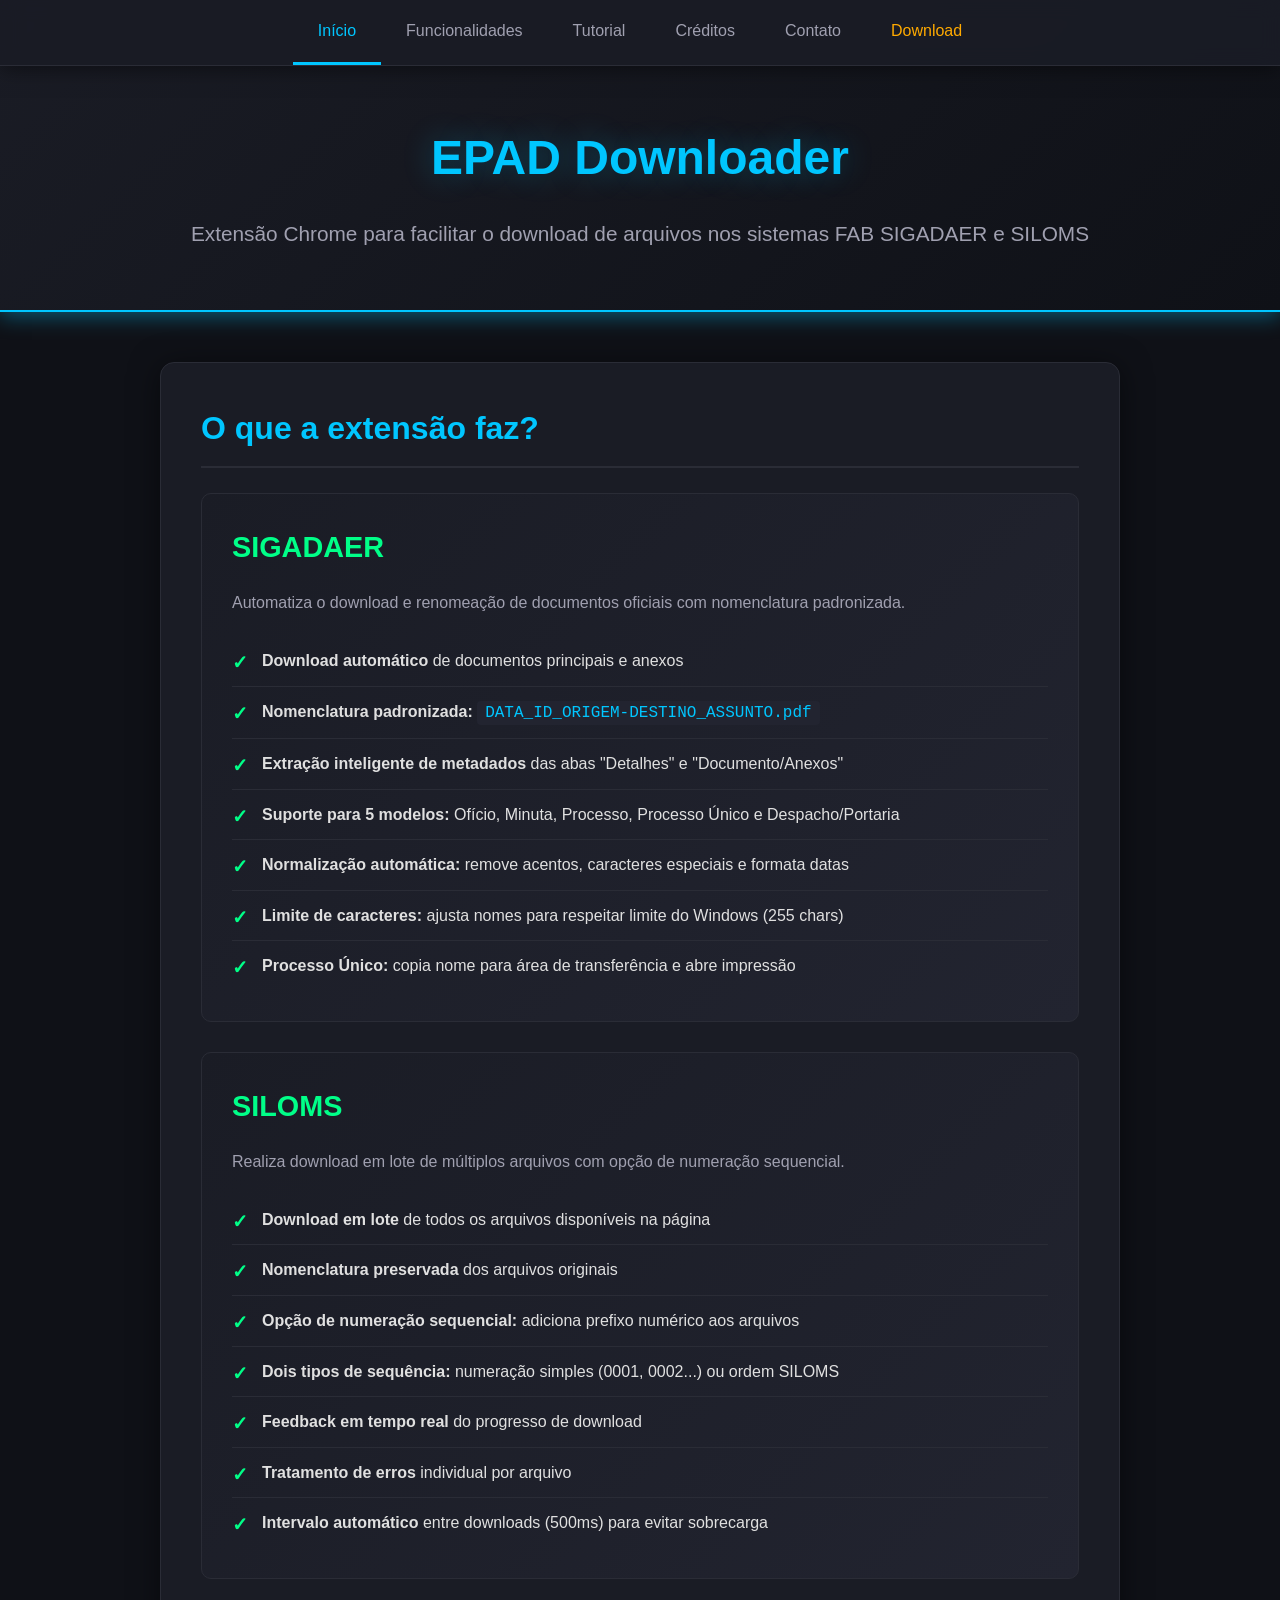
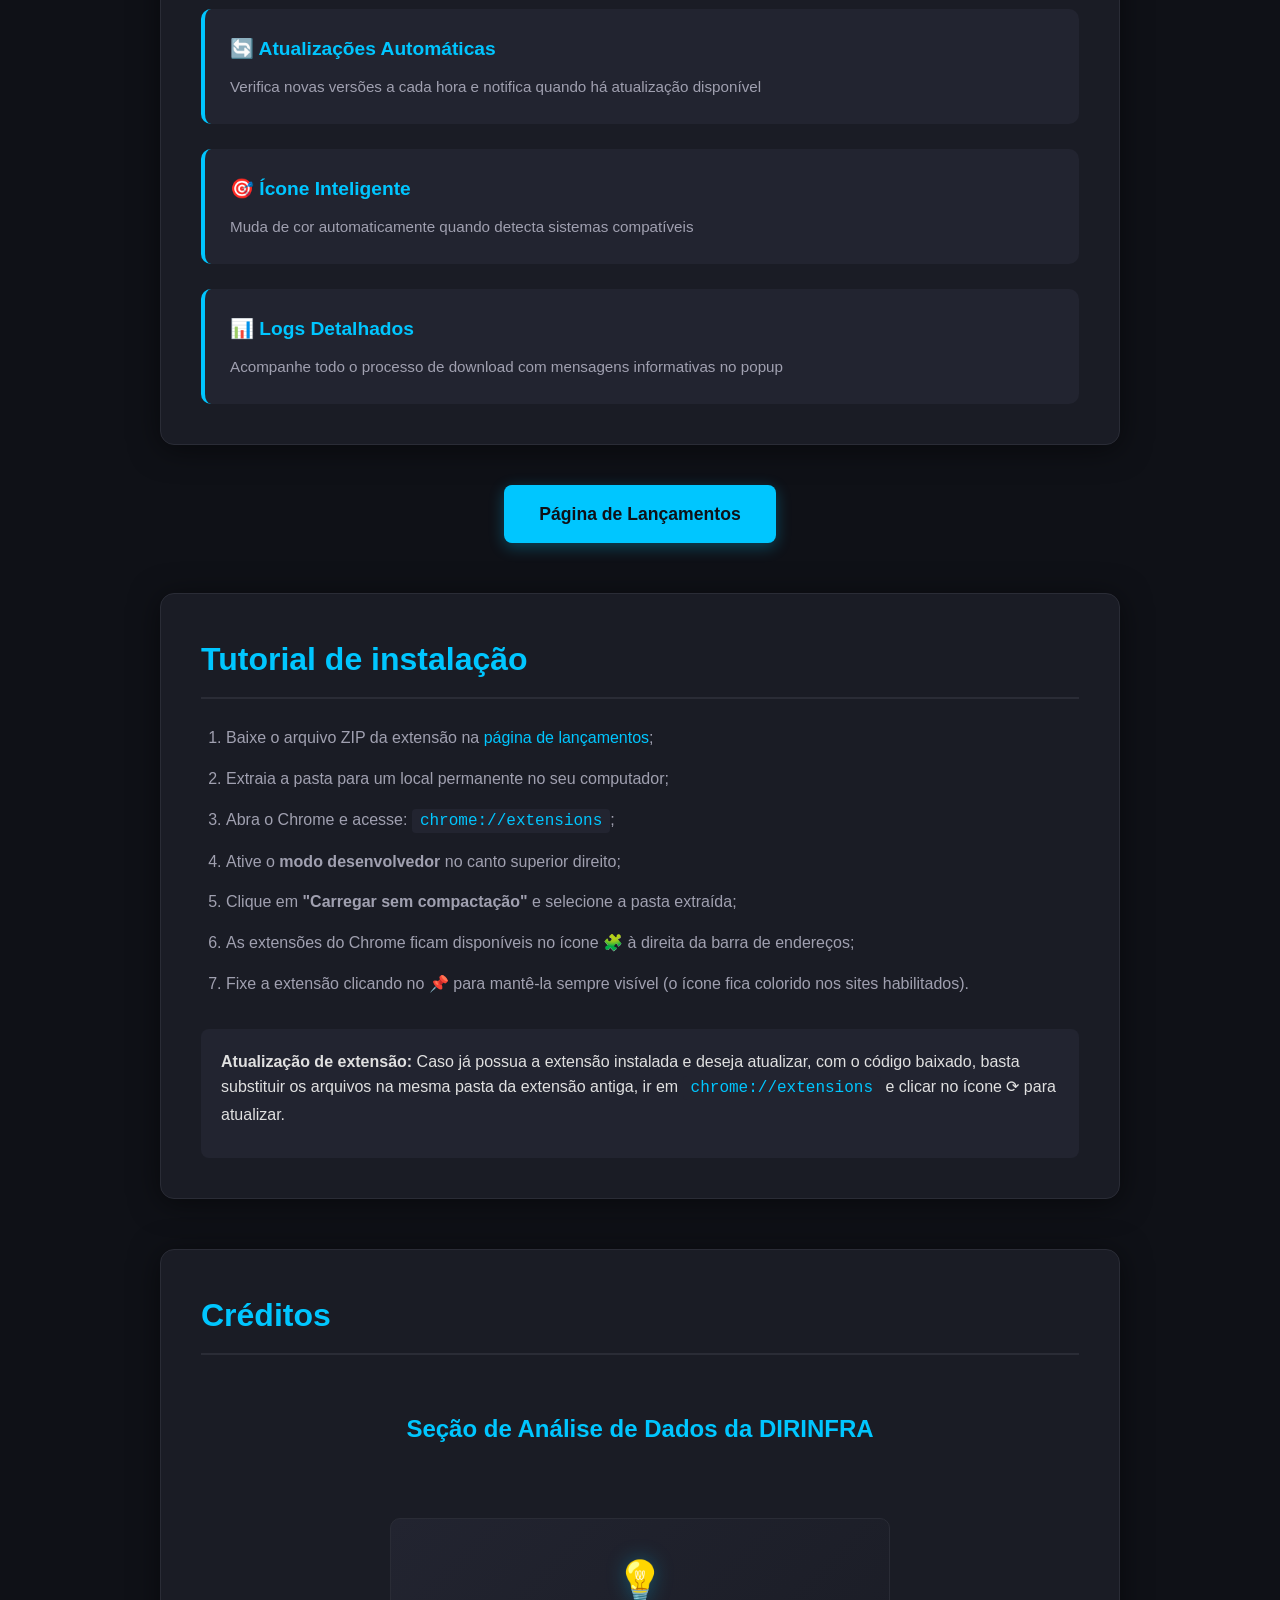
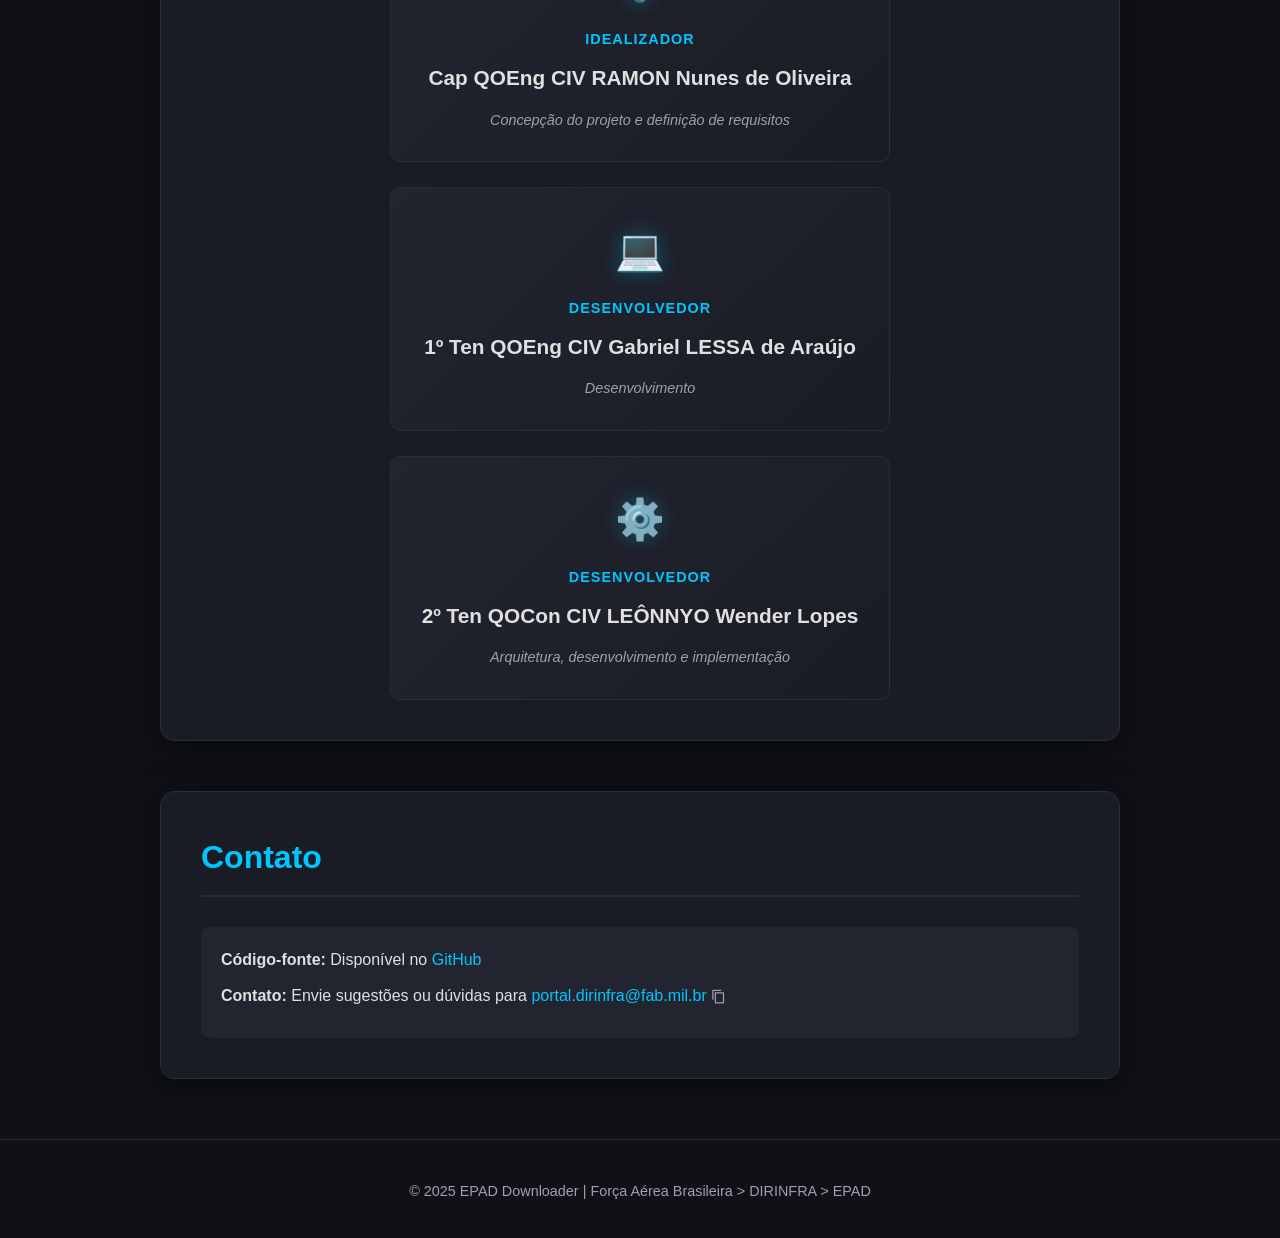
==== index.html @ 93feb248 "Transferência de repositório para ORG EPAD" ====
<!DOCTYPE html>
<html lang="pt-BR">

<head>
  <meta charset="UTF-8">
  <meta name="viewport" content="width=device-width, initial-scale=1.0">
  <link rel="icon" href="icon.png">
  <title>EPAD Downloader - Extensão Chrome</title>
  <style>
    :root {
      --bg: #0f1117;
      --surface: #1a1c25;
      --accent: #00c6ff;
      --accent-hover: #00a6e0;
      --text: #e0e0e0;
      --text-secondary: #a0a0b0;
      --border: #2a2c36;
      --success: #00ff88;
      --warning: #ffaa00;
    }

    * {
      box-sizing: border-box;
      margin: 0;
      padding: 0;
    }

    html {
      scroll-behavior: smooth;
    }

    a {
      color: var(--accent);
      text-decoration: none;
    }

    body {
      font-family: "Inter", "Segoe UI", Tahoma, Geneva, Verdana, sans-serif;
      background: var(--bg);
      color: var(--text);
      line-height: 1.6;
    }

    /* Navegação Fixa */
    nav {
      position: fixed;
      top: 0;
      left: 0;
      right: 0;
      background: rgba(26, 28, 37, 0.95);
      backdrop-filter: blur(10px);
      z-index: 1000;
      border-bottom: 1px solid var(--border);
      box-shadow: 0 2px 20px rgba(0, 0, 0, 0.5);
    }

    nav ul {
      display: flex;
      justify-content: center;
      list-style: none;
      padding: 0;
      margin: 0;
      flex-wrap: wrap;
    }

    nav li {
      margin: 0;
    }

    nav a:not(.destaque) {
      display: block;
      padding: 18px 25px;
      color: var(--text-secondary);
      text-decoration: none;
      transition: all 0.3s;
      border-bottom: 3px solid transparent;
      font-weight: 500;
    }

    nav a:not(.destaque):hover {
      color: var(--accent);
      background: rgba(0, 198, 255, 0.05);
    }

    nav a.active {
      color: var(--accent);
      border-bottom-color: var(--accent);
    }

    .destaque {
      color: var(--warning);
      display: block;
      padding: 18px 25px;
      text-decoration: none;
      transition: all 0.3s;
      border-bottom: 3px solid transparent;
      font-weight: 500;
    }

    .destaque:hover {
      color: var(--text)
    }

    /* Offset para compensar menu fixo */
    section {
      scroll-margin-top: 70px;
    }

    /* Hero Section */
    .hero {
      background: linear-gradient(135deg, #1a1c25 0%, #0f1117 100%);
      border-bottom: 2px solid var(--accent);
      padding: 120px 20px 60px;
      text-align: center;
      box-shadow: 0 4px 20px rgba(0, 198, 255, 0.4);
    }

    .hero h1 {
      font-size: 3em;
      color: var(--accent);
      margin-bottom: 20px;
      text-shadow: 0 0 30px rgba(0, 198, 255, 0.3);
    }

    .hero p {
      font-size: 1.3em;
      color: var(--text-secondary);
      /* max-width: 700px; */
      margin: 0 auto;
    }

    .hero .systems {
      display: flex;
      justify-content: center;
      gap: 30px;
      margin-top: 30px;
      flex-wrap: wrap;
    }

    .system-badge {
      background: var(--surface);
      padding: 12px 24px;
      border-radius: 8px;
      border: 1px solid var(--border);
      font-weight: 600;
      color: var(--accent);
      font-size: 1.1em;
    }

    /* Container padrão */
    .container {
      max-width: 1000px;
      margin: 50px auto;
      padding: 0 20px;
    }

    .section {
      background: var(--surface);
      padding: 40px;
      border-radius: 14px;
      box-shadow: 0 4px 30px rgba(0, 0, 0, 0.5);
      border: 1px solid var(--border);
      margin-bottom: 40px;
    }

    h2 {
      color: var(--accent);
      border-bottom: 2px solid var(--border);
      padding-bottom: 12px;
      margin-bottom: 25px;
      font-size: 2em;
    }

    h3 {
      color: var(--success);
      margin-top: 30px;
      margin-bottom: 15px;
      font-size: 1.5em;
    }

    /* Grid de features */
    .features-grid {
      display: grid;
      grid-template-columns: 100%;
      gap: 25px;
      margin-top: 30px;
    }

    .feature-card {
      background: #222430;
      padding: 25px;
      border-radius: 10px;
      border-left: 4px solid var(--accent);
      transition: transform 0.2s, box-shadow 0.2s;
    }

    .feature-card:hover {
      transform: translateY(-5px);
      box-shadow: 0 8px 20px rgba(0, 198, 255, 0.2);
    }

    .feature-card h4 {
      color: var(--accent);
      margin-bottom: 10px;
      font-size: 1.2em;
    }

    .feature-card p {
      color: var(--text-secondary);
      font-size: 0.95em;
    }

    /* Lista de instruções */
    ol {
      padding-left: 25px;
      color: var(--text-secondary);
    }


    ol li {
      margin-bottom: 12px;
      line-height: 1.8;
    }

    code {
      background: #222430;
      padding: 3px 8px;
      border-radius: 4px;
      color: var(--accent);
      font-family: "Consolas", "Monaco", monospace;
    }

    /* Sistema específico */
    .system-section {
      background: linear-gradient(135deg, #1a1c25 0%, #222430 100%);
      padding: 30px;
      border-radius: 10px;
      margin-bottom: 30px;
      border: 1px solid var(--border);
    }

    .system-header {
      display: flex;
      align-items: center;
      gap: 15px;
      margin-bottom: 20px;
    }

    .system-icon {
      font-size: 2em;
    }

    .system-title {
      color: var(--success);
      font-size: 1.8em;
      margin: 0;
    }

    .capability-list {
      list-style: none;
      padding: 0;
    }

    .capability-list li {
      padding: 12px 0 12px 30px;
      position: relative;
      color: var(--text);
      border-bottom: 1px solid var(--border);
    }

    .capability-list li:last-child {
      border-bottom: none;
    }

    .capability-list li:before {
      content: "✓";
      position: absolute;
      left: 0;
      color: var(--success);
      font-weight: bold;
      font-size: 1.2em;
    }

    /* Links e botões */
    .cta-container {
      text-align: center;
      margin: 40px 0;
    }

    .btn {
      display: inline-block;
      background: var(--accent);
      color: #0f1117;
      padding: 15px 35px;
      border-radius: 8px;
      text-decoration: none;
      font-weight: 600;
      font-size: 1.1em;
      transition: all 0.3s;
      box-shadow: 0 4px 15px rgba(0, 198, 255, 0.3);
    }

    .btn:hover {
      background: var(--accent-hover);
      transform: translateY(-2px);
      box-shadow: 0 6px 25px rgba(0, 198, 255, 0.5);
    }

    .info-links {
      margin-top: 30px;
      padding: 20px;
      background: #222430;
      border-radius: 8px;
    }

    .info-links p {
      margin-bottom: 10px;
    }

    .info-links a {
      color: var(--accent);
      text-decoration: none;
      transition: color 0.2s;
    }

    .info-links a:hover {
      color: var(--accent-hover);
      text-decoration: underline;
    }

    /* Seção de Créditos */
    .credits-grid {
      display: grid;
      grid-template-columns: 500px;
      gap: 25px;
      margin-top: 30px;
      justify-content: center;
    }

    .credit-card {
      background: linear-gradient(135deg, #222430 0%, #1a1c25 100%);
      padding: 30px;
      border-radius: 10px;
      border: 1px solid var(--border);
      text-align: center;
      transition: transform 0.3s, box-shadow 0.3s;
    }

    .credit-card:hover {
      transform: translateY(-5px);
      box-shadow: 0 8px 25px rgba(0, 198, 255, 0.15);
    }

    .credit-card .role {
      color: var(--accent);
      font-size: 0.9em;
      text-transform: uppercase;
      letter-spacing: 1px;
      margin-bottom: 10px;
      font-weight: 600;
    }

    .credit-card .name {
      color: var(--text);
      font-size: 1.3em;
      font-weight: 600;
      margin-bottom: 15px;
    }

    .credit-card .contribution {
      color: var(--text-secondary);
      font-size: 0.9em;
      font-style: italic;
      line-height: 1.5;
    }

    .credit-card .icon {
      font-size: 2.5em;
      margin-bottom: 15px;
      filter: drop-shadow(0 0 10px rgba(0, 198, 255, 0.3));
    }

    .org-credit {
      text-align: center;
      padding: 30px;
      /* background: linear-gradient(135deg, #1a1c25 0%, #0f1117 100%); */
      border-radius: 10px;
      /* border: 2px solid var(--accent); */
      margin-bottom: 30px;
    }

    .org-credit h3 {
      color: var(--accent);
      margin: 0 0 10px 0;
      font-size: 1.5em;
    }

    .org-credit p {
      color: var(--text-secondary);
      margin: 0;
    }

    /* Footer */
    footer {
      text-align: center;
      color: var(--text-secondary);
      font-size: 0.9em;
      padding: 40px 20px;
      border-top: 1px solid var(--border);
      margin-top: 60px;
    }

    #copiarEmail {
      color: var(--text-secondary);
      cursor: pointer;
    }

    /* Responsividade */
    @media (max-width: 768px) {
      nav a {
        padding: 15px 15px;
        font-size: 0.9em;
      }

      .hero {
        padding-top: 100px;
      }

      .hero h1 {
        font-size: 2em;
      }

      .hero p {
        font-size: 1.1em;
      }

      .section {
        padding: 25px;
      }

      h2 {
        font-size: 1.6em;
      }

      .credits-grid {
        grid-template-columns: 1fr;
      }
    }
  </style>
</head>

<body>

  <!-- Navegação Fixa -->
  <nav>
    <ul>
      <li><a href="#inicio" class="nav-link">Início</a></li>
      <li><a href="#funcionalidades" class="nav-link">Funcionalidades</a></li>
      <li><a href="#instalacao" class="nav-link">Tutorial</a></li>
      <li><a href="#creditos" class="nav-link">Créditos</a></li>
      <li><a href="#contato" class="nav-link">Contato</a></li>
      <li><a href="releases/index.html" class="destaque">Download</a></li>
    </ul>
  </nav>

  <!-- Hero Section -->
  <section id="inicio" class="hero">
    <h1>EPAD Downloader</h1>
    <p>Extensão Chrome para facilitar o download de arquivos nos sistemas FAB SIGADAER e SILOMS</p>
    <!-- <div class="systems">
      <div class="system-badge">SIGADAER</div>
      <div class="system-badge">SILOMS</div>
    </div> -->
  </section>

  <!-- O que a extensão faz -->
  <section id="funcionalidades">
    <div class="container">
      <div class="section">
        <h2>O que a extensão faz?</h2>

        <!-- SIGADAER -->
        <div class="system-section">
          <div class="system-header">
            <!-- <span class="system-icon">📄</span> -->
            <h3 class="system-title">SIGADAER</h3>
          </div>
          <p style="color: var(--text-secondary); margin-bottom: 20px;">
            Automatiza o download e renomeação de documentos oficiais com nomenclatura padronizada.
          </p>
          <ul class="capability-list">
            <li><strong>Download automático</strong> de documentos principais e anexos</li>
            <li><strong>Nomenclatura padronizada:</strong> <code>DATA_ID_ORIGEM-DESTINO_ASSUNTO.pdf</code></li>
            <li><strong>Extração inteligente de metadados</strong> das abas "Detalhes" e "Documento/Anexos"</li>
            <li><strong>Suporte para 5 modelos:</strong> Ofício, Minuta, Processo, Processo Único e Despacho/Portaria
            </li>
            <li><strong>Normalização automática:</strong> remove acentos, caracteres especiais e formata datas</li>
            <li><strong>Limite de caracteres:</strong> ajusta nomes para respeitar limite do Windows (255 chars)</li>
            <!-- <li><strong>Detecção automática de tipo de arquivo</strong> (PDF, DOCX, XLSX, PPTX)</li> -->
            <li><strong>Processo Único:</strong> copia nome para área de transferência e abre impressão</li>
          </ul>
        </div>

        <!-- SILOMS -->
        <div class="system-section">
          <div class="system-header">
            <!-- <span class="system-icon">📦</span> -->
            <h3 class="system-title">SILOMS</h3>
          </div>
          <p style="color: var(--text-secondary); margin-bottom: 20px;">
            Realiza download em lote de múltiplos arquivos com opção de numeração sequencial.
          </p>
          <ul class="capability-list">
            <li><strong>Download em lote</strong> de todos os arquivos disponíveis na página</li>
            <li><strong>Nomenclatura preservada</strong> dos arquivos originais</li>
            <li><strong>Opção de numeração sequencial:</strong> adiciona prefixo numérico aos arquivos</li>
            <li><strong>Dois tipos de sequência:</strong> numeração simples (0001, 0002...) ou ordem SILOMS</li>
            <li><strong>Feedback em tempo real</strong> do progresso de download</li>
            <li><strong>Tratamento de erros</strong> individual por arquivo</li>
            <li><strong>Intervalo automático</strong> entre downloads (500ms) para evitar sobrecarga</li>
          </ul>
        </div>

        <div class="features-grid">
          <div class="feature-card">
            <h4>🔄 Atualizações Automáticas</h4>
            <p>Verifica novas versões a cada hora e notifica quando há atualização disponível</p>
          </div>
          <div class="feature-card">
            <h4>🎯 Ícone Inteligente</h4>
            <p>Muda de cor automaticamente quando detecta sistemas compatíveis</p>
          </div>
          <div class="feature-card">
            <h4>📊 Logs Detalhados</h4>
            <p>Acompanhe todo o processo de download com mensagens informativas no popup</p>
          </div>
        </div>
      </div>

      <!-- CTA Download -->
      <div class="cta-container">
        <a href="releases/index.html" class="btn">Página de Lançamentos</a>
      </div>
    </div>
  </section>

  <!-- Tutorial de instalação -->
  <section id="instalacao">
    <div class="container">
      <div class="section">
        <h2>Tutorial de instalação</h2>
        <ol>
          <li>Baixe o arquivo ZIP da extensão na <a href="releases/index.html">página de lançamentos</a>;</li>
          <li>Extraia a pasta para um local permanente no seu computador;</li>
          <li>Abra o Chrome e acesse: <code>chrome://extensions</code>;</li>
          <li>Ative o <strong>modo desenvolvedor</strong> no canto superior direito;</li>
          <li>Clique em <strong>"Carregar sem compactação"</strong> e selecione a pasta extraída;</li>
          <li>As extensões do Chrome ficam disponíveis no ícone 🧩 à direita da barra de endereços;</li>
          <li>Fixe a extensão clicando no 📌 para mantê-la sempre visível (o ícone fica colorido nos sites habilitados).
          </li>
        </ol>

        <div class="info-links">
          <p><strong>Atualização de extensão:</strong> Caso já possua a extensão instalada e deseja atualizar, com o
            código baixado,
            basta substituir os arquivos na mesma pasta da extensão antiga, ir em <code>chrome://extensions</code> e
            clicar no ícone ⟳ para atualizar.</p>
        </div>
      </div>
    </div>
  </section>

  <!-- Seção de Créditos -->
  <section id="creditos">
    <div class="container">
      <div class="section">
        <h2>Créditos</h2>

        <div class="org-credit">
          <h3>Seção de Análise de Dados da DIRINFRA</h3>
        </div>

        <div class="credits-grid">
          <div class="credit-card">
            <div class="icon">💡</div>
            <div class="role">Idealizador</div>
            <div class="name">Cap QOEng CIV <strong>RAMON</strong> Nunes de Oliveira</div>
            <div class="contribution">Concepção do projeto e definição de requisitos</div>
          </div>

          <div class="credit-card">
            <div class="icon">💻</div>
            <div class="role">Desenvolvedor</div>
            <div class="name">1º Ten QOEng CIV Gabriel <strong>LESSA</strong> de Araújo</div>
            <div class="contribution">Desenvolvimento</div>
          </div>

          <div class="credit-card">
            <div class="icon">⚙️</div>
            <div class="role">Desenvolvedor</div>
            <div class="name">2º Ten QOCon CIV <strong>LEÔNNYO</strong> Wender Lopes</div>
            <div class="contribution">Arquitetura, desenvolvimento e implementação</div>
          </div>
        </div>
      </div>
    </div>
  </section>

  <section id="contato">
    <div class="container">
      <div class="section">
        <h2>Contato</h2>
        <div class="info-links">
          <p>
            <strong>Código-fonte:</strong> Disponível no <a href="https://github.com/dirinfra-epad/EPAD-Downloader/"
              target="_blank">GitHub</a>
          </p>
          <p>
            <strong>Contato:</strong> Envie sugestões ou dúvidas para
            <a href="mailto:portal.dirinfra@fab.mil.br" style="display: inline-flex; align-items: center; gap: 4px;">
              portal.dirinfra@fab.mil.br
            </a>
            <span id="copiarEmail" title="Copiar para a área de transferência" onclick="copiarEmail(this)">
              <svg xmlns="http://www.w3.org/2000/svg" title="Copiar para a área de transferência" width="15px"
                height="15px" style="bottom: -3px; position: relative" viewBox="0 0 24 24" aria-hidden="true">
                <path fill="currentColor" d="M16 1H4c-1.1 0-2 .9-2 2v14h2V3h12V1zm3 4H8c-1.1 0-2 .9-2 2v14c0 
                  1.1.9 2 2 2h11c1.1 0 2-.9 2-2V7c0-1.1-.9-2-2-2zm0 
                  16H8V7h11v14z">
                </path>
              </svg>
            </span>
          </p>
        </div>
      </div>
    </div>
  </section>

  <footer>
    <p>© 2025 EPAD Downloader | Força Aérea Brasileira > DIRINFRA > EPAD</p>
  </footer>

  <script>
    const navLinks = document.querySelectorAll('.nav-link:not(.destaque)');
    const sections = document.querySelectorAll('section[id]');
    const offset = document.querySelector('nav').offsetHeight + 10;

    // Ativa link no clique
    navLinks.forEach(link => {
      link.addEventListener('click', function () {
        navLinks.forEach(l => l.classList.remove('active'));
        this.classList.add('active');
      });
    });

    // Ativa link conforme rolagem com cálculo manual de posição
    window.addEventListener('scroll', () => {
      let current = '';
      const scrollY = window.pageYOffset + offset;
      const pageBottom = window.innerHeight + window.pageYOffset >= document.body.offsetHeight - 2;

      sections.forEach(section => {
        const sectionTop = section.offsetTop;
        const sectionHeight = section.offsetHeight;
        if (scrollY >= sectionTop && scrollY < sectionTop + sectionHeight) {
          current = section.getAttribute('id');
        }
      });

      // Se chegou ao fim da página, força o último id
      if (pageBottom) {
        const last = sections[sections.length - 1];
        current = last.getAttribute('id');
      }

      navLinks.forEach(link => {
        link.classList.remove('active');
        if (link.getAttribute('href') === `#${current}`) {
          link.classList.add('active');
        }
      });
    });


    function copiarEmail(el) {
      const email = 'portal.dirinfra@fab.mil.br';
      navigator.clipboard.writeText(email).then(() => {
        // Criar elemento de feedback
        const msg = document.createElement('span');
        msg.textContent = 'E-mail copiado!';
        msg.style.position = 'relative';
        msg.style.top = '0px';
        // msg.style.left = '50%';
        // msg.style.transform = 'translateX(-50%)';
        msg.style.background = 'var(--success)';
        msg.style.color = '#000';
        msg.style.padding = '2px 6px';
        msg.style.borderRadius = '4px';
        msg.style.fontSize = '0.7em';
        msg.style.opacity = '0';
        msg.style.transition = 'opacity 0.5s, top 0.5s';

        el.appendChild(msg);

        // Forçar o reflow para ativar a animação
        requestAnimationFrame(() => {
          msg.style.opacity = '1';
          msg.style.top = '-30px';
        });

        // Remover após 3 segundos
        setTimeout(() => {
          msg.style.opacity = '0';
          msg.style.top = '-40px';
          setTimeout(() => el.removeChild(msg), 500);
        }, 3000);
      }).catch(err => {
        console.error('Erro ao copiar e-mail:', err);
      });
    }
  </script>

</body>

</html>
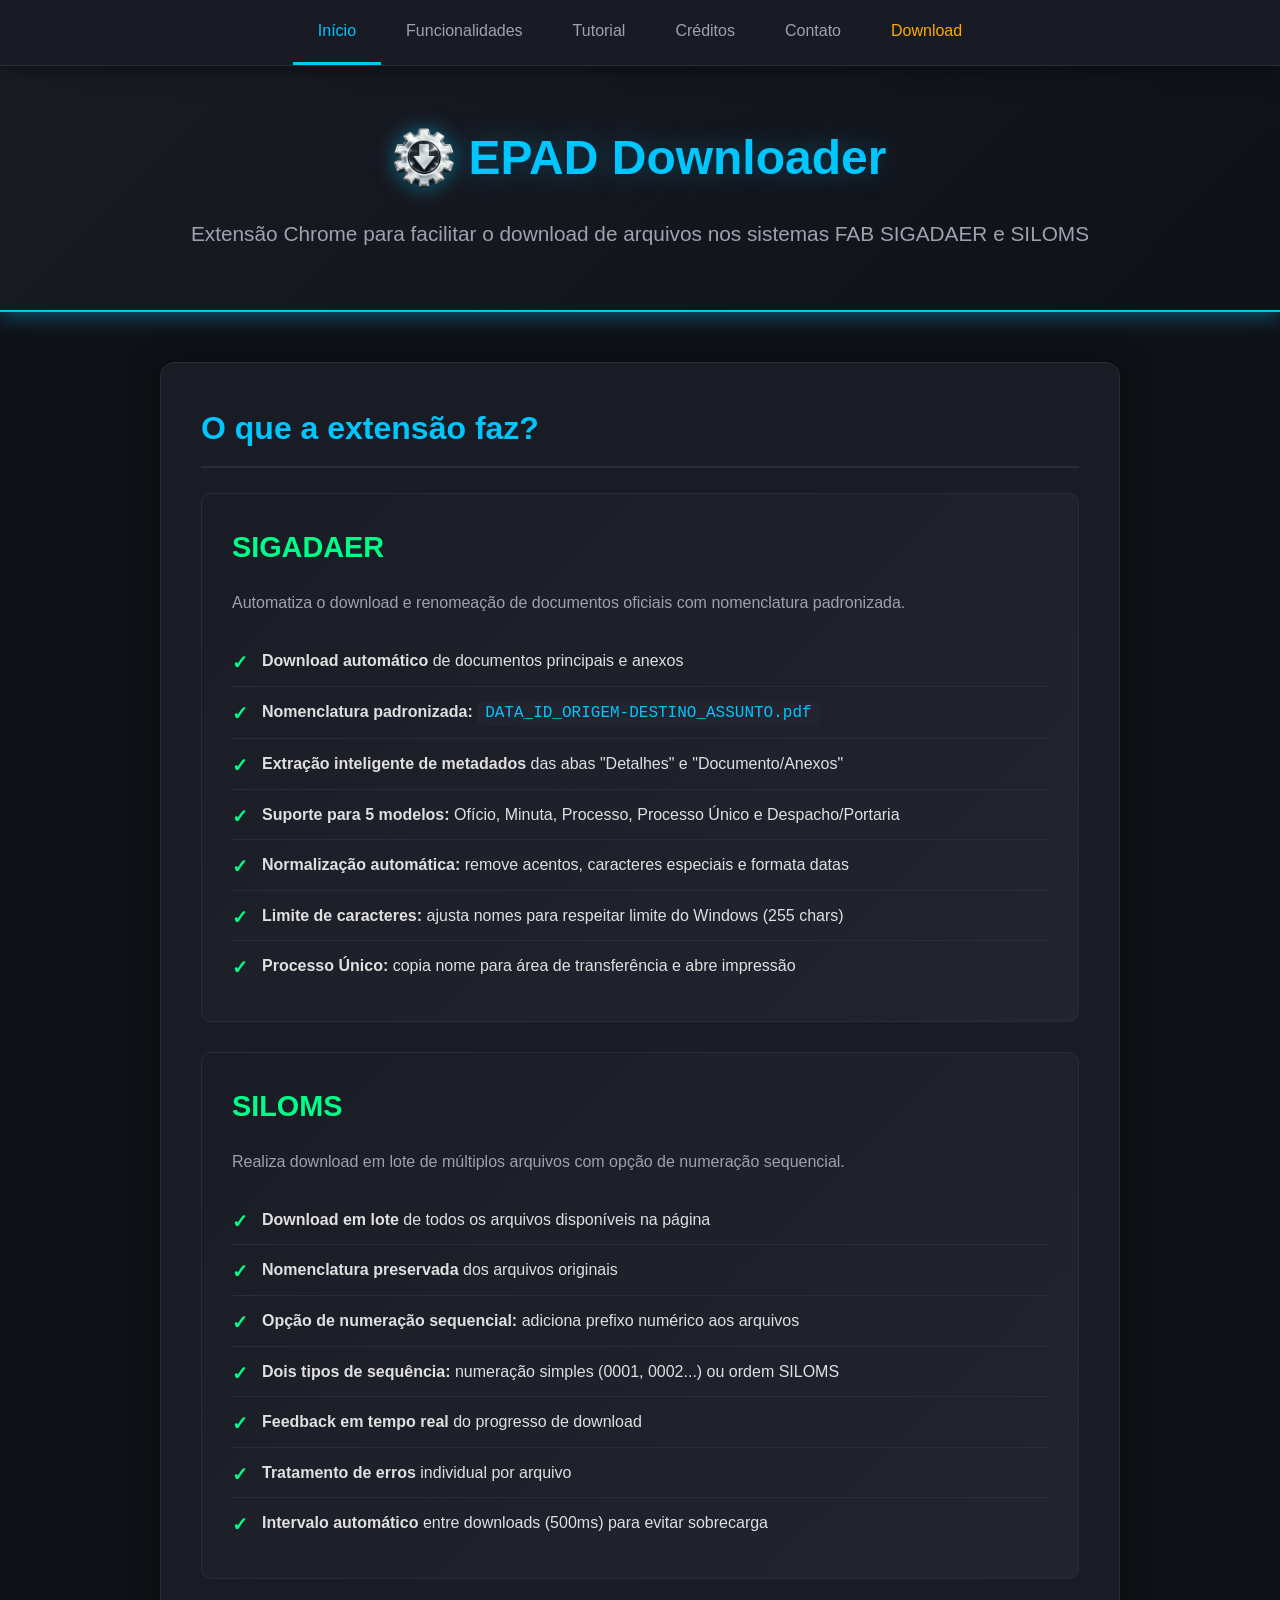
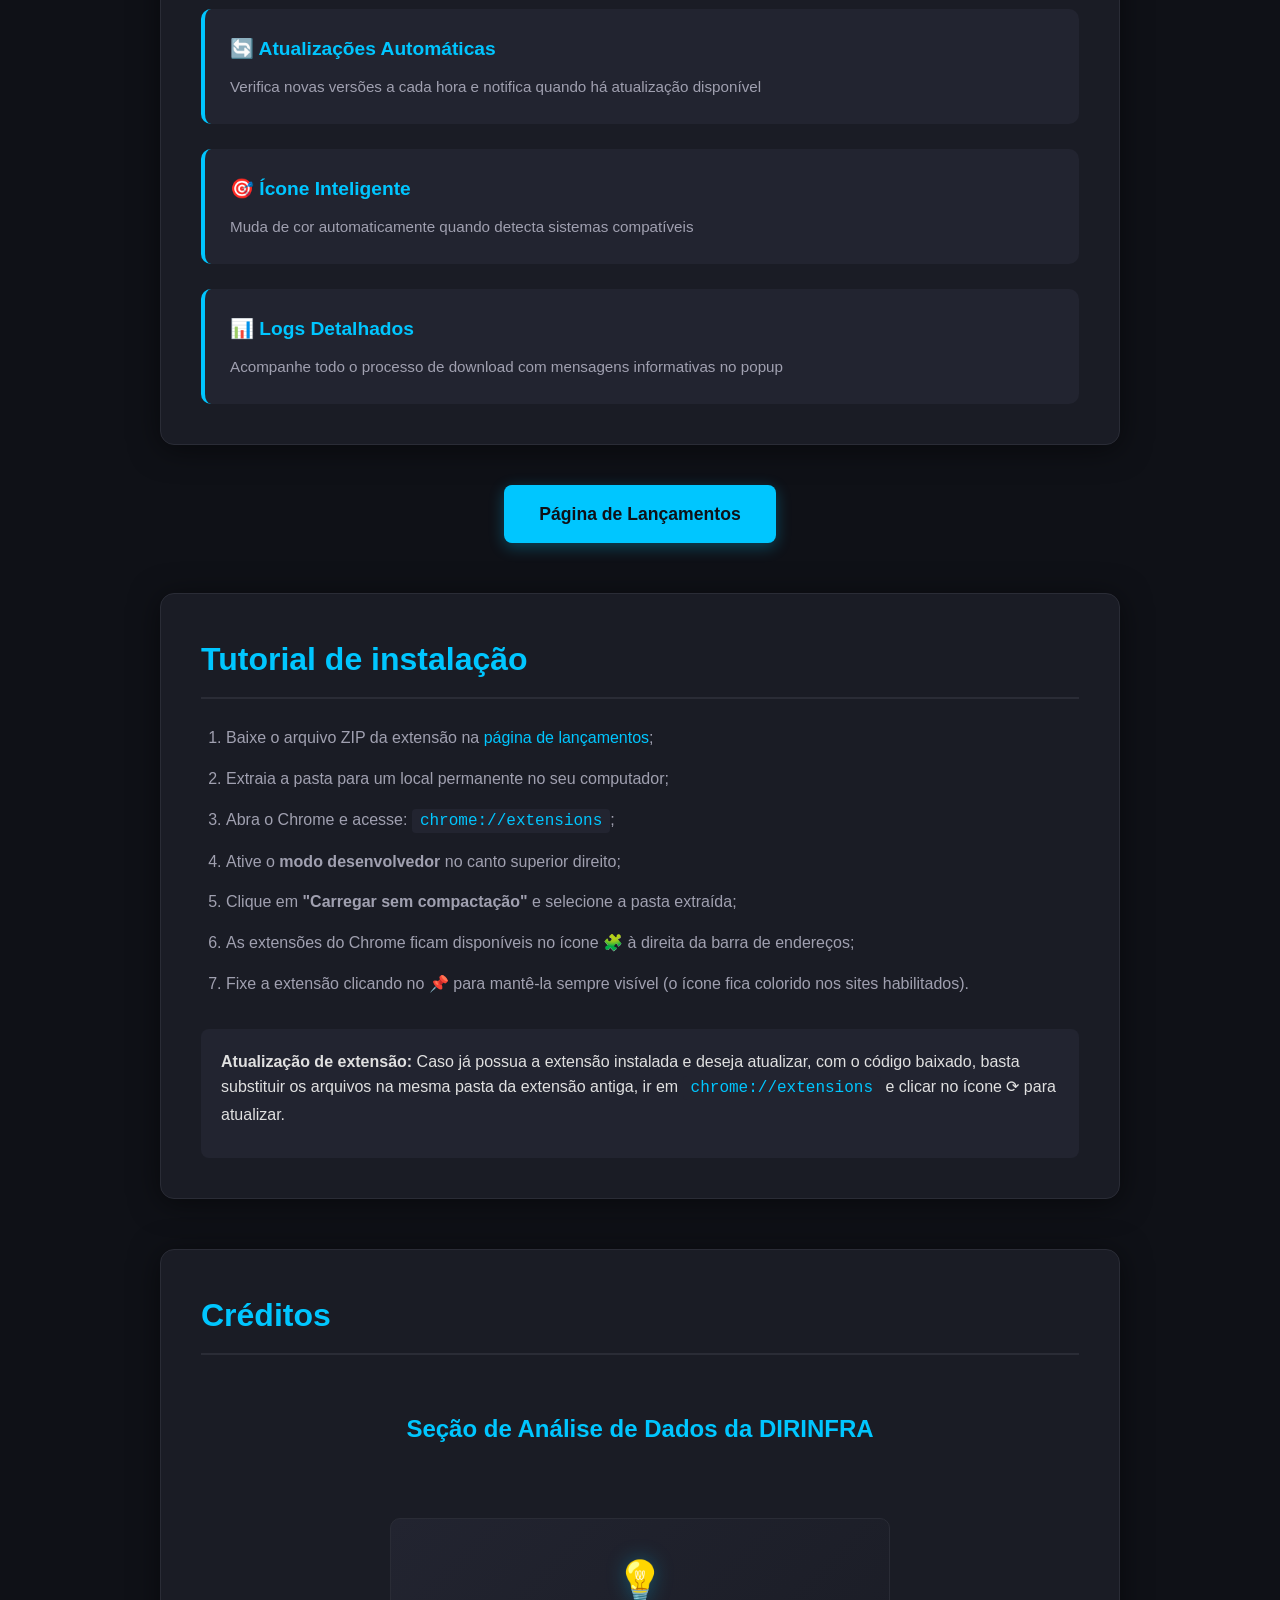
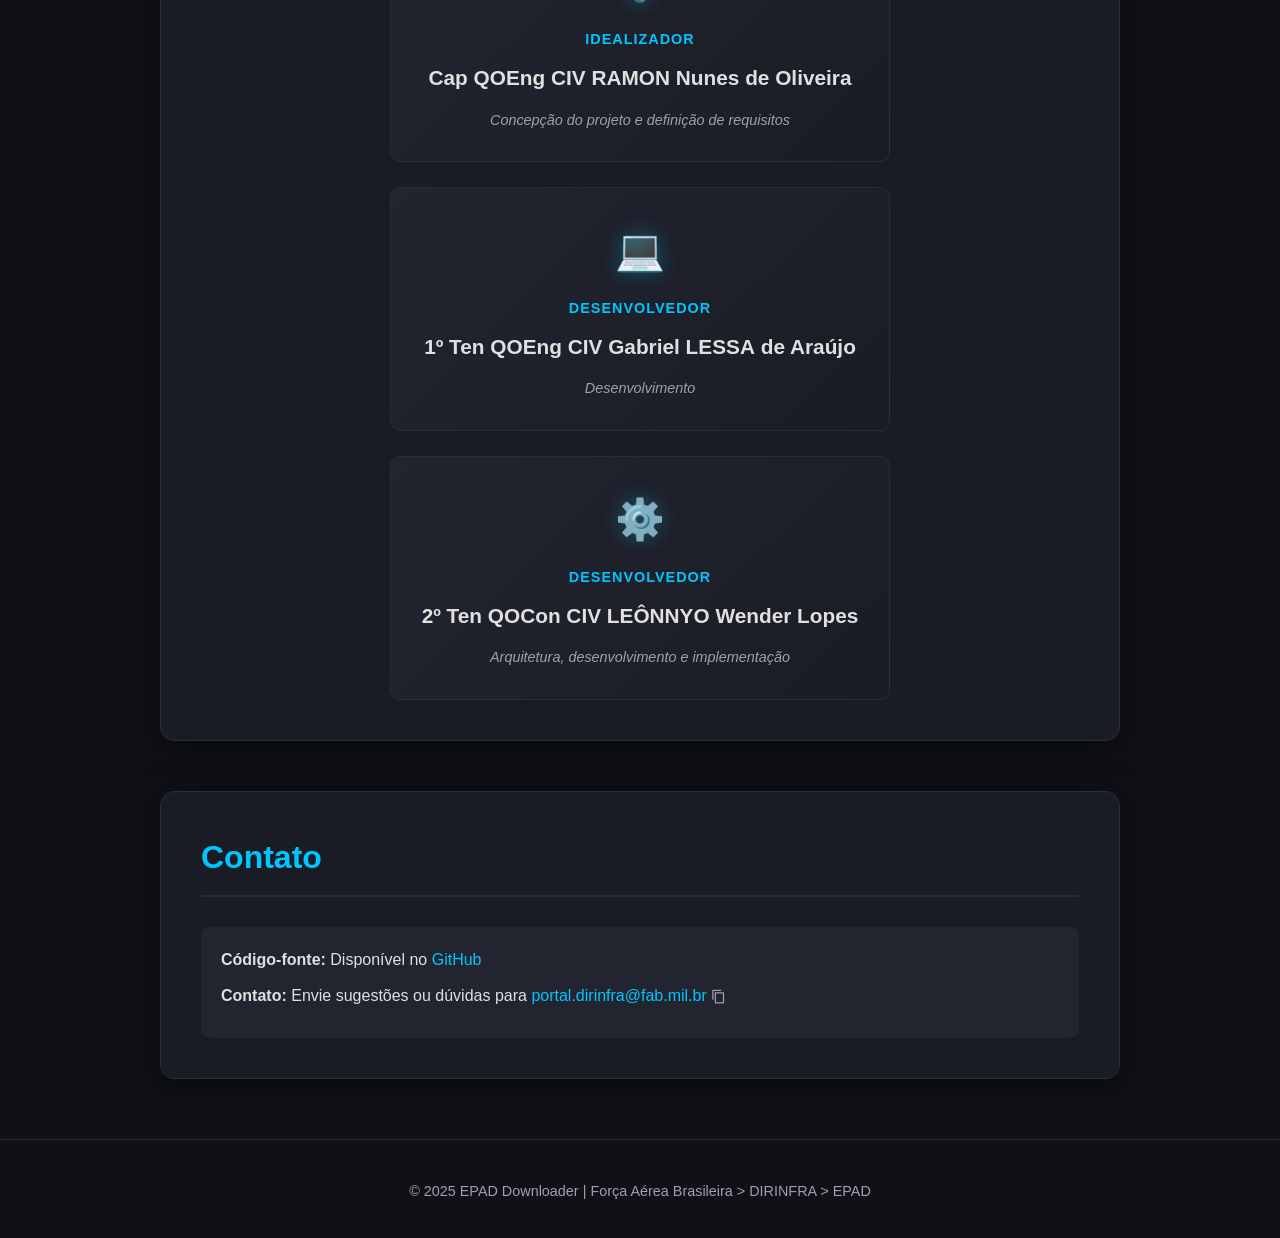
==== commit cd6d8a6e: "Logo no gh pages" ====
--- a/index.html
+++ b/index.html
@@ -120,6 +120,9 @@
       color: var(--accent);
       margin-bottom: 20px;
       text-shadow: 0 0 30px rgba(0, 198, 255, 0.3);
+      display: flex;
+      justify-content: center;
+      align-items: center;
     }
 
     .hero p {
@@ -135,6 +138,13 @@
       gap: 30px;
       margin-top: 30px;
       flex-wrap: wrap;
+    }
+
+    .logo {
+      width: 60px;
+      height: 60px;
+      margin-right: 15px;
+      filter: drop-shadow(0 0 10px rgba(0, 198, 255, 0.5));
     }
 
     .system-badge {
@@ -465,7 +475,7 @@
 
   <!-- Hero Section -->
   <section id="inicio" class="hero">
-    <h1>EPAD Downloader</h1>
+    <h1><img class="logo" src="icon.png" alt="EPAD Downloader">EPAD Downloader</h1>
     <p>Extensão Chrome para facilitar o download de arquivos nos sistemas FAB SIGADAER e SILOMS</p>
     <!-- <div class="systems">
       <div class="system-badge">SIGADAER</div>
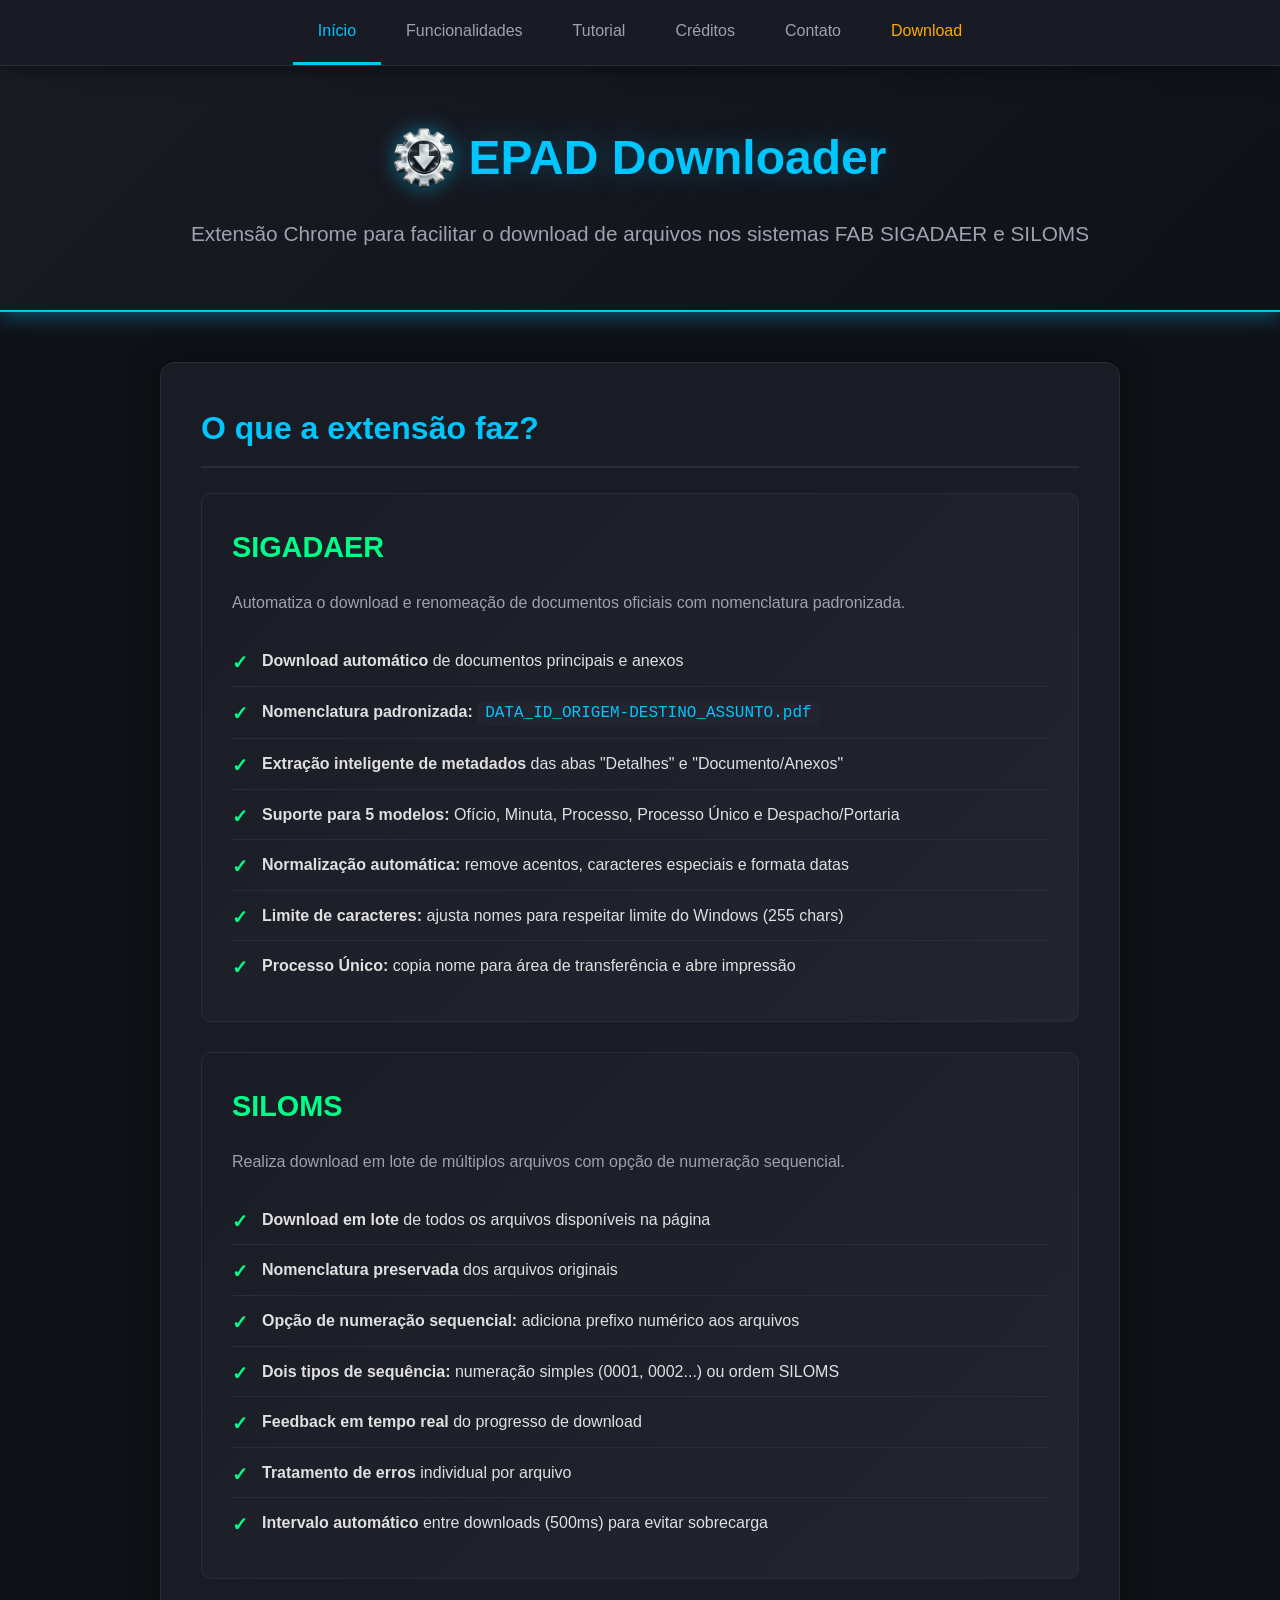
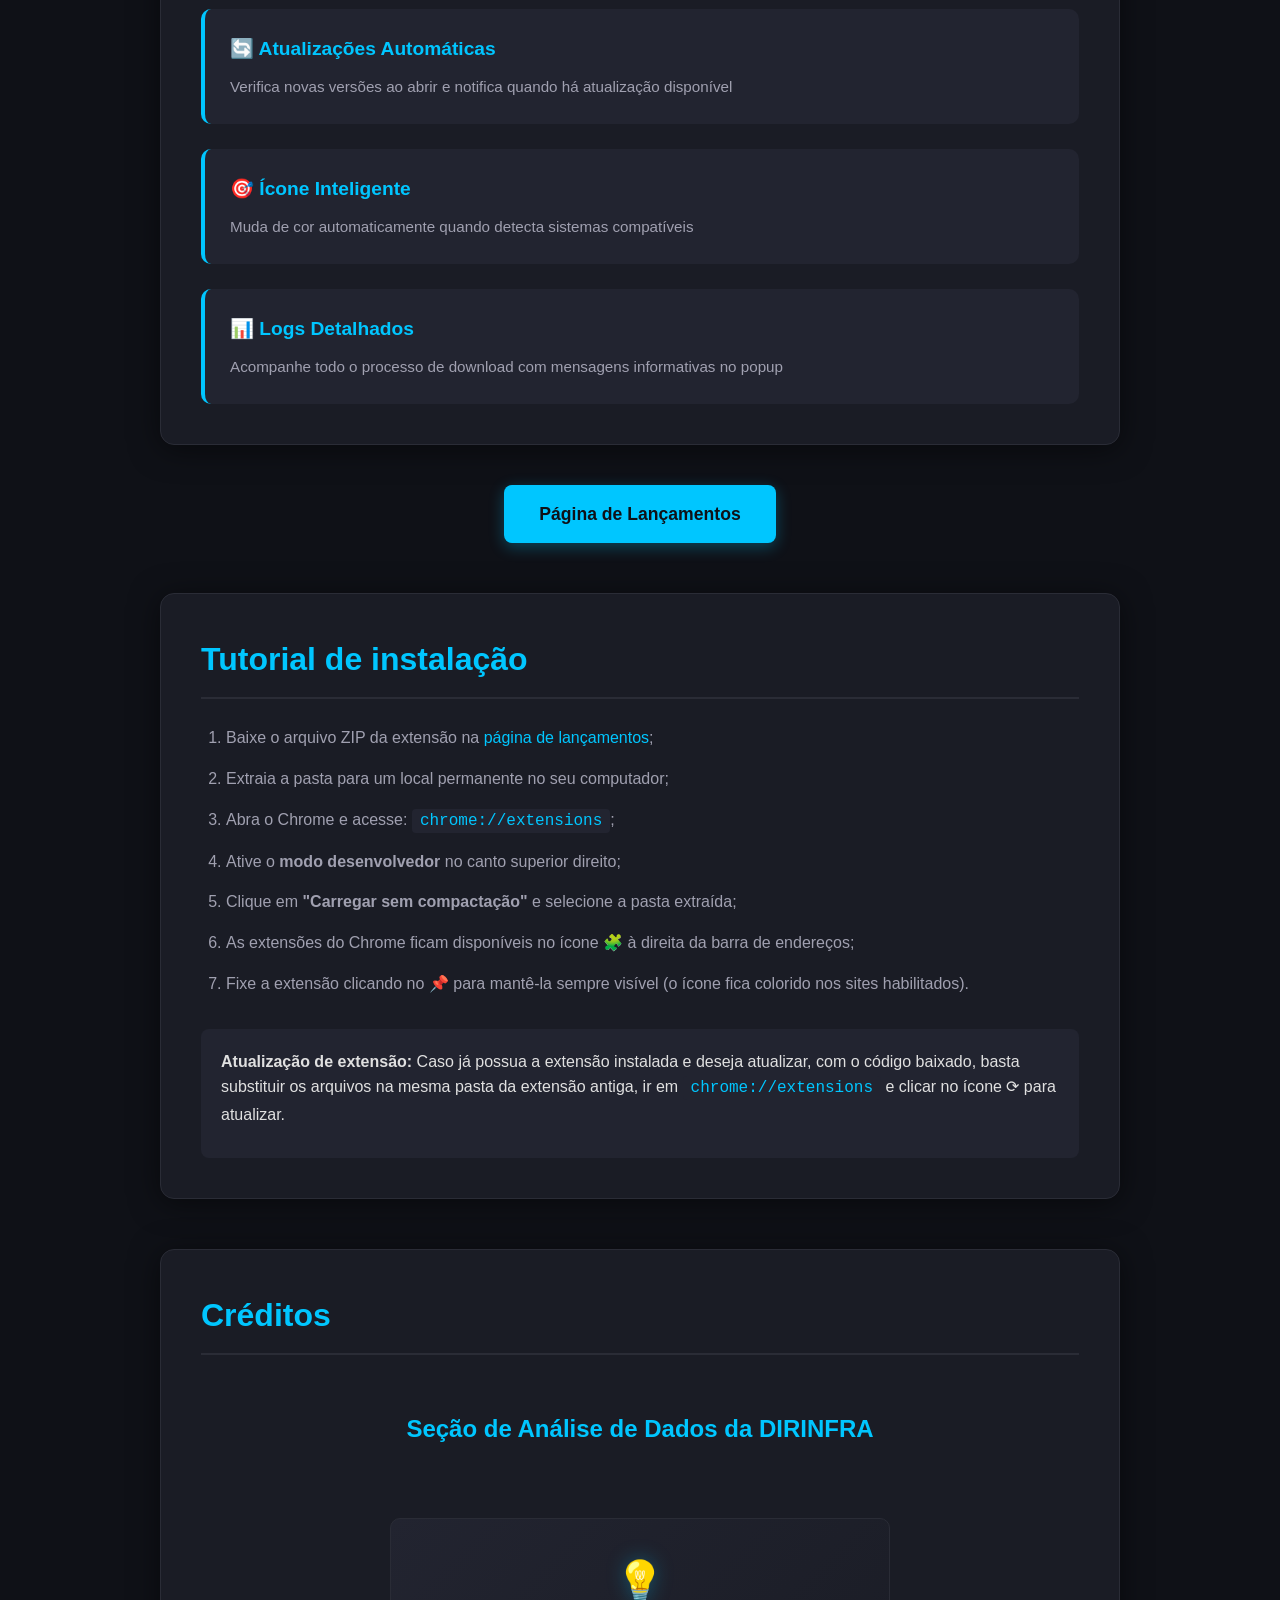
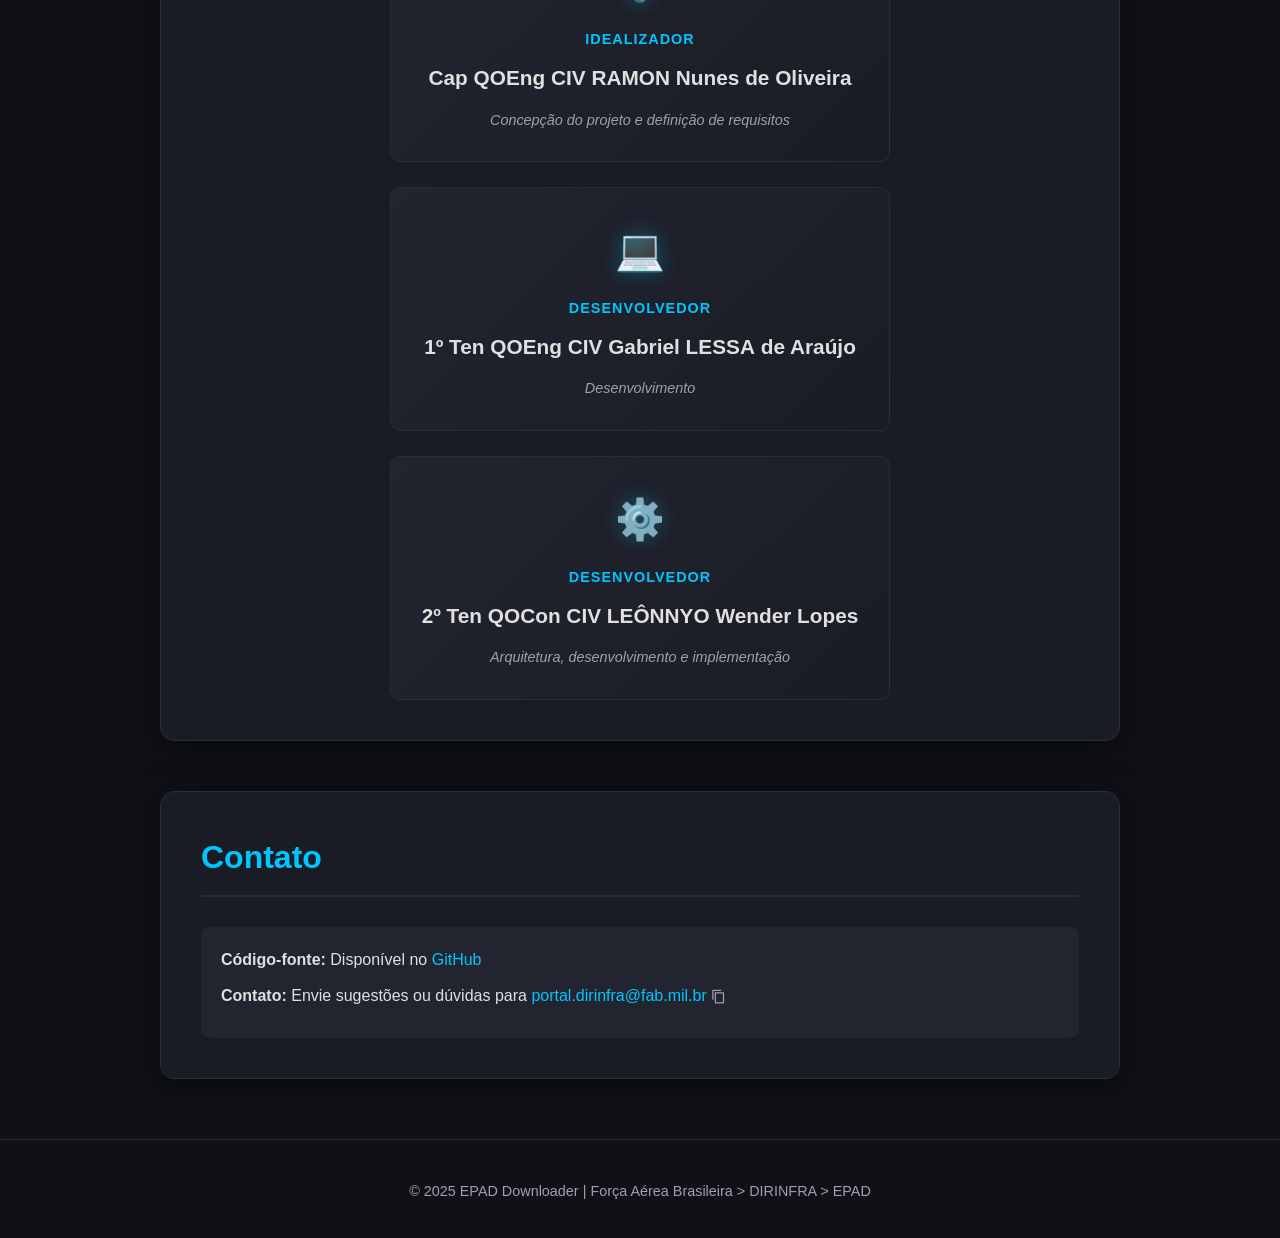
==== commit b909a13f: "att" ====
--- a/index.html
+++ b/index.html
@@ -534,7 +534,7 @@
         <div class="features-grid">
           <div class="feature-card">
             <h4>🔄 Atualizações Automáticas</h4>
-            <p>Verifica novas versões a cada hora e notifica quando há atualização disponível</p>
+            <p>Verifica novas versões ao abrir e notifica quando há atualização disponível</p>
           </div>
           <div class="feature-card">
             <h4>🎯 Ícone Inteligente</h4>
